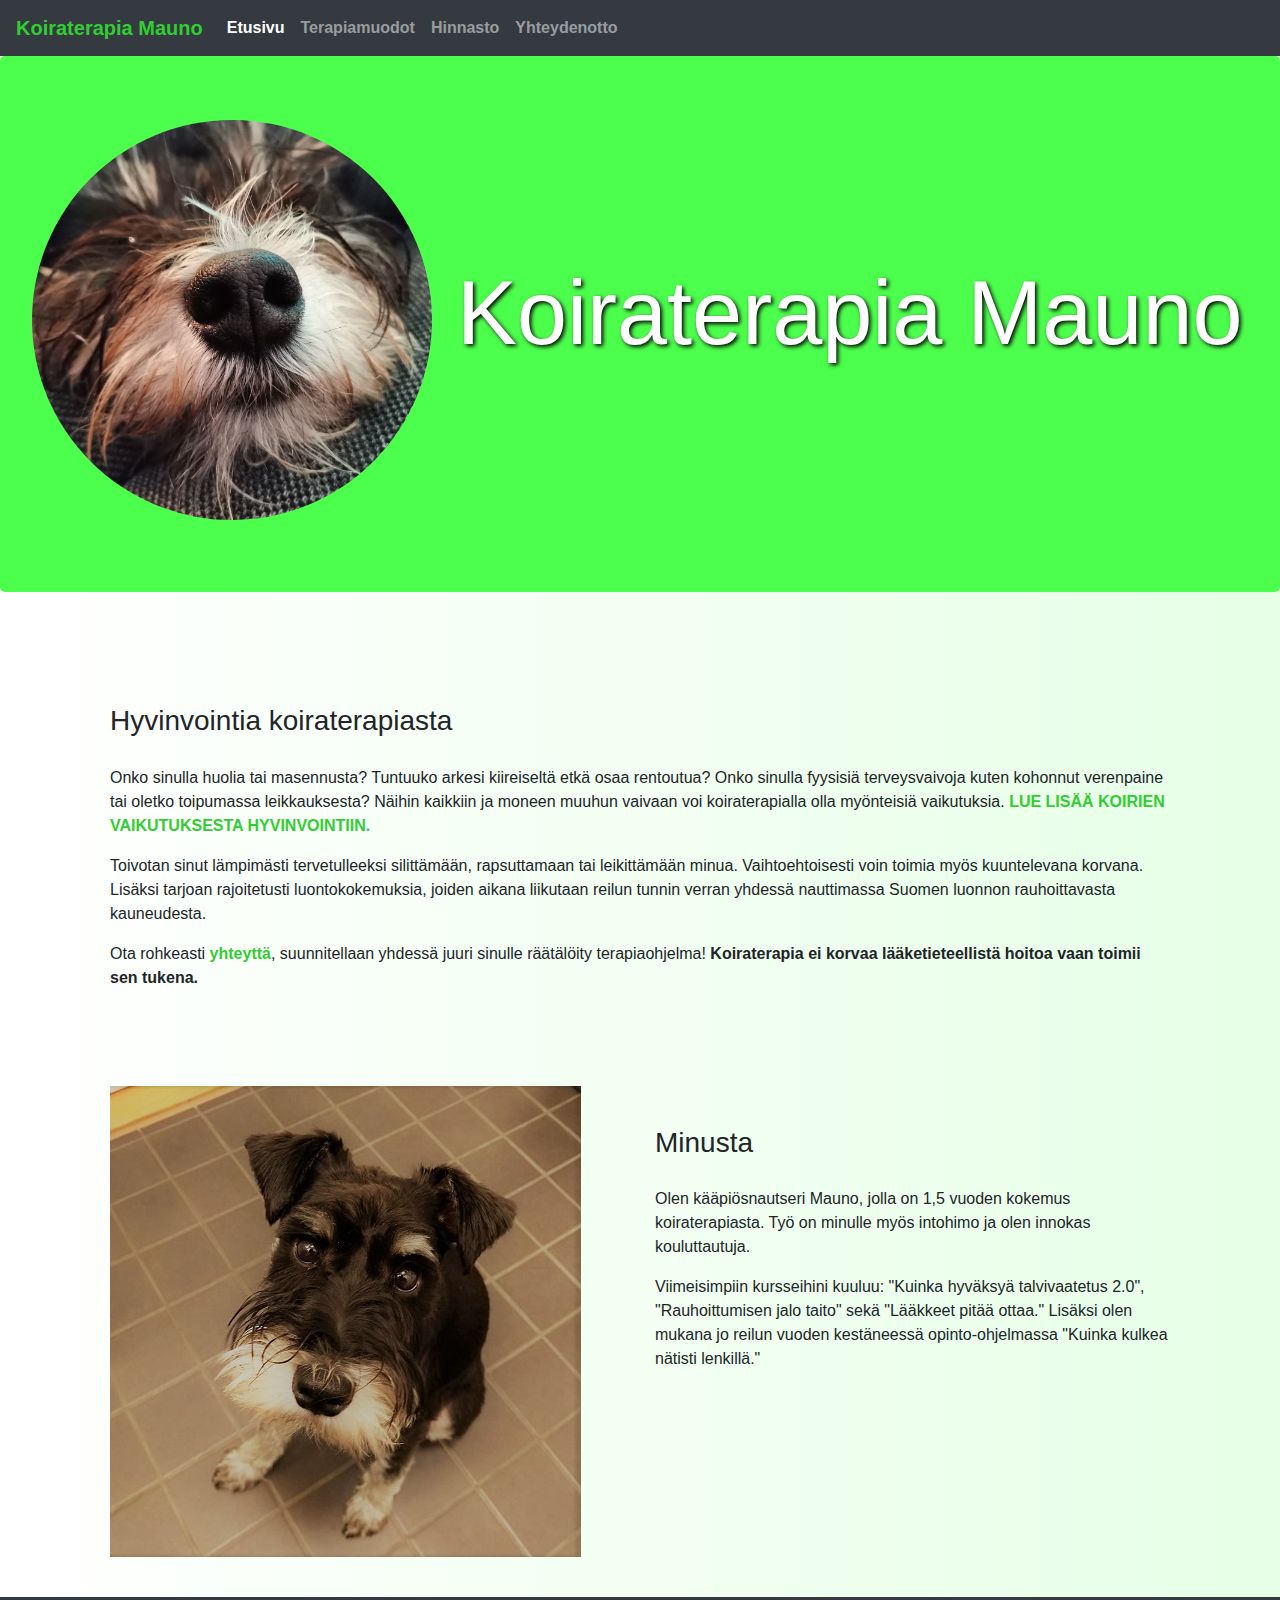
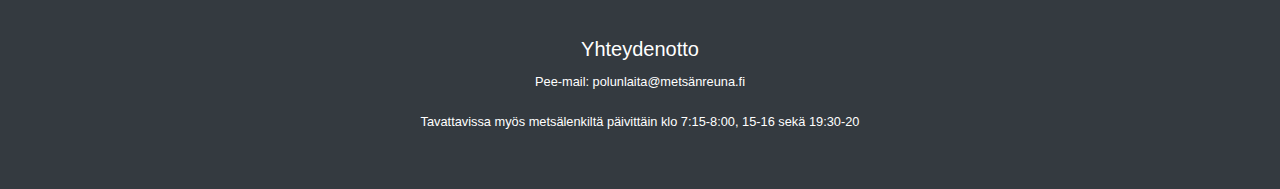
==== index.html @ 217d42c4 "a" ====
<!DOCTYPE html>
<html lang="fi">
<head>

	<meta charset="utf-8">
	<meta name="viewport" content="width=device-width, initial-scale=1">
	<title>Koiraterapia</title>
	<link rel="stylesheet" href="https://maxcdn.bootstrapcdn.com/bootstrap/4.0.0/css/bootstrap.min.css" integrity="sha384-Gn5384xqQ1aoWXA+058RXPxPg6fy4IWvTNh0E263XmFcJlSAwiGgFAW/dAiS6JXm" crossorigin="anonymous">
	<link rel="stylesheet" href="mediatyyli.css">
	<link rel="stylesheet" media="screen and (min-width: 900px)" href="widescreen.css">

</head>

<body>


<nav class="navbar navbar-expand-sm bg-dark navbar-dark">
  <a class="navbar-brand" href="index.html" style="color:LimeGreen;">Koiraterapia Mauno</a>
	<button class="navbar-toggler" type="button" data-toggle="collapse" data-target="#collapsibleNavbar">
		<span class="navbar-toggler-icon"></span>
	</button>
	<div class="collapse navbar-collapse" id="collapsibleNavbar">
	<ul class="navbar-nav">
		<li class="nav-item active">
			<a class="nav-link" href="index.html">Etusivu</a>
		</li>
		<li class="nav-item">
			<a class="nav-link" href="second.html">Terapiamuodot</a>
		</li>
		<li class="nav-item">
			<a class="nav-link" href="third.html">Hinnasto</a>
		</li>
	    <li class="nav-item">
			<a class="nav-link" href="fourth.html">Yhteydenotto</a>
		</li>
	</ul>
	</div>
</nav>



<div class="jumbotron">
	<h1><img class="img-fluid" id="round" src="kuva01.jpg"> Koiraterapia Mauno</h1> 
</div>





	<div class="container">
		<div class="row">
			<div class="col-sm-12">						
				<h3>Hyvinvointia koiraterapiasta</h3>
					<p>Onko sinulla huolia tai masennusta? Tuntuuko arkesi kiireiseltä etkä osaa rentoutua? Onko sinulla fyysisiä
					terveysvaivoja kuten kohonnut verenpaine tai oletko toipumassa leikkauksesta? Näihin kaikkiin ja moneen muuhun
					vaivaan voi koiraterapialla olla myönteisiä vaikutuksia. <a href="https://www.duodecimlehti.fi/duo14052" target="_blank">LUE LISÄÄ
					KOIRIEN VAIKUTUKSESTA HYVINVOINTIIN.</a></p>
		
					<p>Toivotan sinut lämpimästi tervetulleeksi silittämään, rapsuttamaan tai leikittämään minua. Vaihtoehtoisesti
					voin toimia myös kuuntelevana korvana. Lisäksi tarjoan rajoitetusti luontokokemuksia, joiden aikana liikutaan 
					reilun tunnin verran yhdessä nauttimassa Suomen luonnon rauhoittavasta kauneudesta.</p>
		
					<p>Ota rohkeasti <a href="fourth.html #terapeutti">yhteyttä</a>, suunnitellaan yhdessä juuri sinulle räätälöity terapiaohjelma! <strong>Koiraterapia ei korvaa 
					lääketieteellistä hoitoa vaan toimii sen tukena.</strong></p>
			</div>

		</div>
	</div>
	
	
	
	<div class="container">
		<div class="row">
			<div class="col-sm-6">
				<img class="img-fluid" src="kuva0.jpg" alt="Mauno">
			</div>
			<div class="col-sm-6">
				<h3>Minusta</h3>
					<p>Olen kääpiösnautseri Mauno, jolla on 1,5 vuoden kokemus koiraterapiasta. Työ on minulle myös intohimo ja olen innokas kouluttautuja.</p>
					<p>Viimeisimpiin kursseihini kuuluu: "Kuinka hyväksyä talvivaatetus 2.0", "Rauhoittumisen jalo taito" sekä "Lääkkeet pitää ottaa." Lisäksi olen
					mukana jo reilun vuoden kestäneessä opinto-ohjelmassa "Kuinka kulkea nätisti lenkillä."</p>
			</div>
		</div>	
	</div>





	<div class="footer text-center" style="margin-bottom: 0">
		<div class="container">
			<h5>Yhteydenotto</h5>
						<p><small>Pee-mail: polunlaita@metsänreuna.fi</small></p>
						<p><small>Tavattavissa myös metsälenkiltä päivittäin klo 7:15-8:00, 15-16 sekä 19:30-20</small></p>
		</div>
	</div>

	




	<script src="https://code.jquery.com/jquery-3.2.1.slim.min.js" integrity="sha384-KJ3o2DKtIkvYIK3UENzmM7KCkRr/rE9/Qpg6aAZGJwFDMVNA/GpGFF93hXpG5KkN" crossorigin="anonymous"></script>
	<script src="https://cdnjs.cloudflare.com/ajax/libs/popper.js/1.12.9/umd/popper.min.js" integrity="sha384-ApNbgh9B+Y1QKtv3Rn7W3mgPxhU9K/ScQsAP7hUibX39j7fakFPskvXusvfa0b4Q" crossorigin="anonymous"></script>
	<script src="https://maxcdn.bootstrapcdn.com/bootstrap/4.0.0/js/bootstrap.min.js" integrity="sha384-JZR6Spejh4U02d8jOt6vLEHfe/JQGiRRSQQxSfFWpi1MquVdAyjUar5+76PVCmYl" crossorigin="anonymous"></script>
</body>
</html>
---- mediatyyli.css ----
/*värit*/

a {
	font-weight: bold;
	color: LimeGreen;
}

a:hover {
	color: Lime;
}

.footer {
	background-color: #343a40;
	color: white;
}

.jumbotron {
	background-color: #80ff80;
}


body  {
	background-color: #white;
	font-family: ;
}

/*fontit*/

h1 {
	font-size: 60px;
	color: white;
	text-shadow: 2px 2px 4px #000000;
}


h3 {
	padding-top: 40px;
	padding-bottom: 20px;
}

h5 {
}


.carousel-caption {
	color: white;
	text-shadow: 2px 2px 4px #000000;
}



/*paddingit*/

.container {
	padding: 40px;
}

#lista {
	padding-bottom: 40px;
	padding-top: 20px;
}

/* Etusivu 



*/


/* Terapiamuodot */


/* kuvat */

.carousel-inner img {
    width: 80%;
    height: 80%;
  }

#round {
	border-radius: 50%;
	width: 400px;
}
	
/* Yhteystiedot */

#tieto {
	width: 100%;
	padding: 15px;
	margin: 10px;
	font-size: 15px;
}

legend {
	font-size: 25px;
}

label {
	font-size: 15px;
}

input[type=radio] {
	padding-left: 15px;
	margin-left: 10px;
}

input[type=text] {
	width: 100%;
	padding: 15px;
	margin: 10px;
	font-size: 15px;
}

input[type=email] {
	width: 100%;
	padding: 15px;
	margin: 10px;
	font-size: 15px;
}

input[type=date] {
	width: 100%;
	padding: 15px;
	margin: 10px;
	font-size: 15px;
}

input[type=submit] {
	padding: 15px;
	margin: 10px;
	font-size: 15px;
}

.map-responsive{
    overflow:hidden;
    padding-bottom:56.25%;
    position:relative;
    height:0;
}
.map-responsive iframe{
    left:0;
    top:0;
    height:100%;
    width:100%;
    position:absolute;
}
---- widescreen.css ----
/*värit*/

a {
	font-weight: bold;
	color: LimeGreen;
}

a:hover {
	color: Lime;
}

.footer {
	background-color: #343a40;
	color: white;
}

.jumbotron {
	background-color: #4dff4d;
}


body  {
	background-image: linear-gradient(to right, white, #e6ffe6);
	font-family: ;
}

/*fontit*/

h1 {
	font-size: 90px;
	color: white;
	text-shadow: 2px 2px 4px #000000;
}


h3 {
	padding-top: 40px;
	padding-bottom: 20px;
}

h5 {
}


.carousel-caption {
	color: white;
	text-shadow: 2px 2px 4px #000000;
}



/*paddingit*/

.container {
	padding: 40px;
}

#lista {
	padding-bottom: 40px;
	padding-top: 20px;
}

/* Etusivu 



*/


/* Terapiamuodot */


/* kuvat */

.carousel-inner img {
    width: 80%;
    height: 80%;
  }

#round {
	border-radius: 50%;
	width: 400px;
}
	
/* Yhteystiedot */

#tieto {
	width: 100%;
	padding: 15px;
	margin: 10px;
	font-size: 15px;
}

legend {
	font-size: 25px;
}

label {
	font-size: 15px;
}

input[type=radio] {
	padding-left: 15px;
	margin-left: 10px;
}

input[type=text] {
	width: 100%;
	padding: 15px;
	margin: 10px;
	font-size: 15px;
}

input[type=email] {
	width: 100%;
	padding: 15px;
	margin: 10px;
	font-size: 15px;
}

input[type=date] {
	width: 100%;
	padding: 15px;
	margin: 10px;
	font-size: 15px;
}

input[type=submit] {
	padding: 15px;
	margin: 10px;
	font-size: 15px;
}

.map-responsive{
    overflow:hidden;
    padding-bottom:56.25%;
    position:relative;
    height:0;
}
.map-responsive iframe{
    left:0;
    top:0;
    height:100%;
    width:100%;
    position:absolute;
}
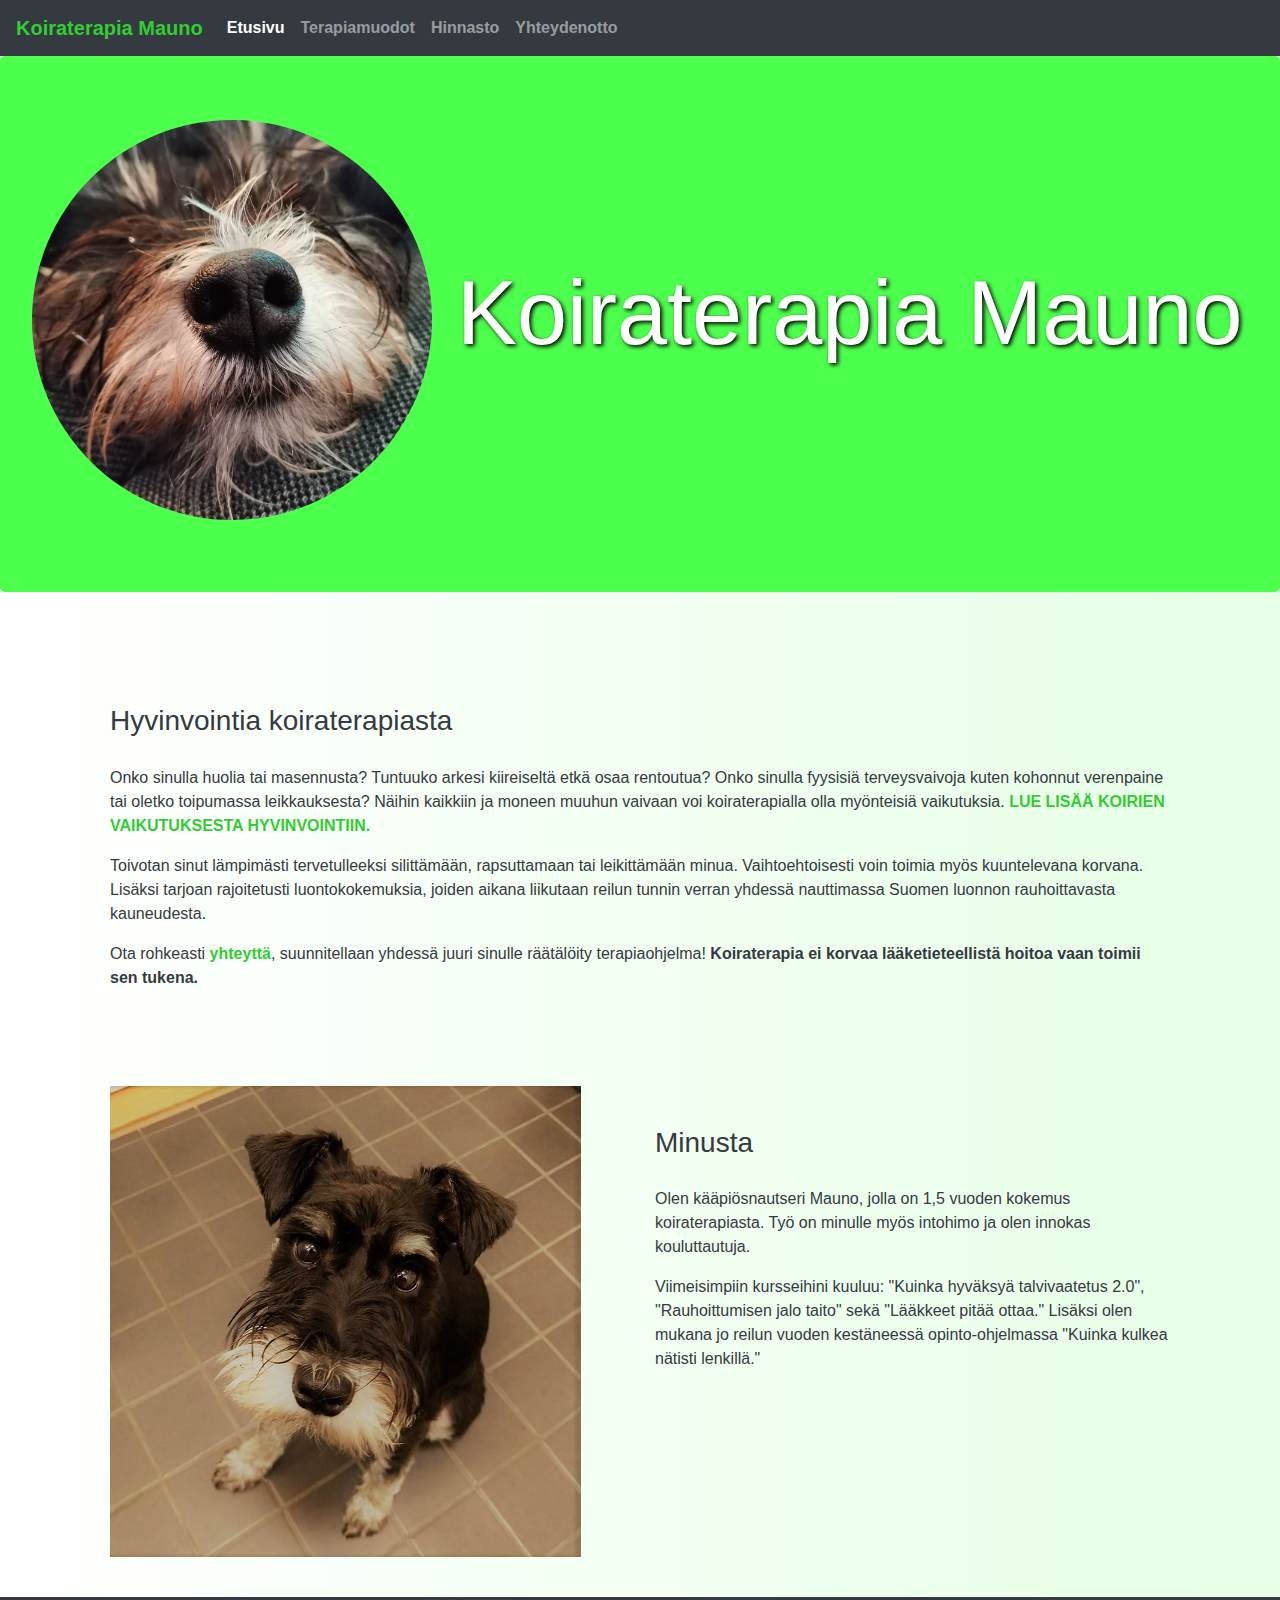
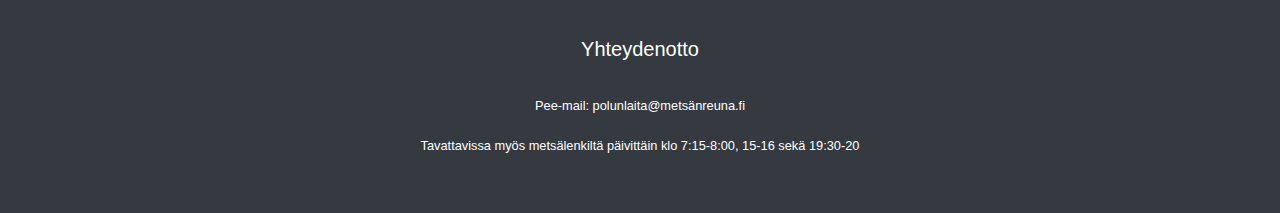
==== commit 47138246: "a" ====
--- a/index.html
+++ b/index.html
@@ -14,36 +14,35 @@
 <body>
 
 
-<nav class="navbar navbar-expand-sm bg-dark navbar-dark">
-  <a class="navbar-brand" href="index.html" style="color:LimeGreen;">Koiraterapia Mauno</a>
-	<button class="navbar-toggler" type="button" data-toggle="collapse" data-target="#collapsibleNavbar">
-		<span class="navbar-toggler-icon"></span>
-	</button>
-	<div class="collapse navbar-collapse" id="collapsibleNavbar">
-	<ul class="navbar-nav">
-		<li class="nav-item active">
-			<a class="nav-link" href="index.html">Etusivu</a>
-		</li>
-		<li class="nav-item">
-			<a class="nav-link" href="second.html">Terapiamuodot</a>
-		</li>
-		<li class="nav-item">
-			<a class="nav-link" href="third.html">Hinnasto</a>
-		</li>
-	    <li class="nav-item">
-			<a class="nav-link" href="fourth.html">Yhteydenotto</a>
-		</li>
-	</ul>
-	</div>
-</nav>
+
+	<nav class="navbar navbar-expand-sm bg-dark navbar-dark">
+		<a class="navbar-brand" href="index.html" style="color:LimeGreen;">Koiraterapia Mauno</a>
+			<button class="navbar-toggler" type="button" data-toggle="collapse" data-target="#collapsibleNavbar">
+				<span class="navbar-toggler-icon"></span>
+			</button>
+		<div class="collapse navbar-collapse" id="collapsibleNavbar">
+			<ul class="navbar-nav">
+				<li class="nav-item active">
+					<a class="nav-link" href="index.html">Etusivu</a>
+				</li>
+				<li class="nav-item">
+					<a class="nav-link" href="second.html">Terapiamuodot</a>
+				</li>
+				<li class="nav-item">
+					<a class="nav-link" href="third.html">Hinnasto</a>
+				</li>
+				<li class="nav-item">
+					<a class="nav-link" href="fourth.html">Yhteydenotto</a>
+				</li>
+			</ul>
+		</div>
+	</nav>
 
 
 
-<div class="jumbotron">
-	<h1><img class="img-fluid" id="round" src="kuva01.jpg"> Koiraterapia Mauno</h1> 
-</div>
-
-
+	<div class="jumbotron">
+		<h1><img class="img-fluid" id="round" src="kuva01.jpg"> Koiraterapia Mauno</h1> 
+	</div>
 
 
 
@@ -85,21 +84,17 @@
 
 
 
-
-
 	<div class="footer text-center" style="margin-bottom: 0">
 		<div class="container">
 			<h5>Yhteydenotto</h5>
-						<p><small>Pee-mail: polunlaita@metsänreuna.fi</small></p>
-						<p><small>Tavattavissa myös metsälenkiltä päivittäin klo 7:15-8:00, 15-16 sekä 19:30-20</small></p>
+				<br>
+				<p class="jalka"><small>Pee-mail: polunlaita@metsänreuna.fi</small></p>
+				<p class="jalka"><small>Tavattavissa myös metsälenkiltä päivittäin klo 7:15-8:00, 15-16 sekä 19:30-20</small></p>
 		</div>
 	</div>
 
+
 	
-
-
-
-
 	<script src="https://code.jquery.com/jquery-3.2.1.slim.min.js" integrity="sha384-KJ3o2DKtIkvYIK3UENzmM7KCkRr/rE9/Qpg6aAZGJwFDMVNA/GpGFF93hXpG5KkN" crossorigin="anonymous"></script>
 	<script src="https://cdnjs.cloudflare.com/ajax/libs/popper.js/1.12.9/umd/popper.min.js" integrity="sha384-ApNbgh9B+Y1QKtv3Rn7W3mgPxhU9K/ScQsAP7hUibX39j7fakFPskvXusvfa0b4Q" crossorigin="anonymous"></script>
 	<script src="https://maxcdn.bootstrapcdn.com/bootstrap/4.0.0/js/bootstrap.min.js" integrity="sha384-JZR6Spejh4U02d8jOt6vLEHfe/JQGiRRSQQxSfFWpi1MquVdAyjUar5+76PVCmYl" crossorigin="anonymous"></script>
--- a/mediatyyli.css
+++ b/mediatyyli.css
@@ -1,6 +1,3 @@
-
-/*värit*/
-
 a {
 	font-weight: bold;
 	color: LimeGreen;
@@ -12,45 +9,45 @@
 
 .footer {
 	background-color: #343a40;
+}
+
+.jalka {
 	color: white;
 }
 
 .jumbotron {
-	background-color: #80ff80;
+	background-color: #4dff4d;
 }
 
+p {
+color: #343a40;
+}
 
 body  {
-	background-color: #white;
-	font-family: ;
+	background-image: linear-gradient(to right, white, #e6ffe6);
+
 }
 
-/*fontit*/
-
 h1 {
-	font-size: 60px;
 	color: white;
 	text-shadow: 2px 2px 4px #000000;
 }
 
-
 h3 {
 	padding-top: 40px;
 	padding-bottom: 20px;
+	color: #343a40;
 }
 
 h5 {
+color: white;
+
 }
-
 
 .carousel-caption {
 	color: white;
 	text-shadow: 2px 2px 4px #000000;
 }
-
-
-
-/*paddingit*/
 
 .container {
 	padding: 40px;
@@ -61,18 +58,6 @@
 	padding-top: 20px;
 }
 
-/* Etusivu 
-
-
-
-*/
-
-
-/* Terapiamuodot */
-
-
-/* kuvat */
-
 .carousel-inner img {
     width: 80%;
     height: 80%;
@@ -82,8 +67,6 @@
 	border-radius: 50%;
 	width: 400px;
 }
-	
-/* Yhteystiedot */
 
 #tieto {
 	width: 100%;
@@ -117,6 +100,7 @@
 	padding: 15px;
 	margin: 10px;
 	font-size: 15px;
+	
 }
 
 input[type=date] {
@@ -124,12 +108,18 @@
 	padding: 15px;
 	margin: 10px;
 	font-size: 15px;
+	
 }
 
 input[type=submit] {
 	padding: 15px;
 	margin: 10px;
-	font-size: 15px;
+	font-size: 17px;
+	background-color: seagreen;
+	color: white;
+	text-shadow: 2px 2px 2px #000000;
+	font-weight: bold;
+	border: none;
 }
 
 .map-responsive{
--- a/widescreen.css
+++ b/widescreen.css
@@ -1,6 +1,3 @@
-
-/*värit*/
-
 a {
 	font-weight: bold;
 	color: LimeGreen;
@@ -12,6 +9,9 @@
 
 .footer {
 	background-color: #343a40;
+}
+
+.jalka {
 	color: white;
 }
 
@@ -19,13 +19,14 @@
 	background-color: #4dff4d;
 }
 
+p {
+color: #343a40;
+}
 
 body  {
 	background-image: linear-gradient(to right, white, #e6ffe6);
-	font-family: ;
+
 }
-
-/*fontit*/
 
 h1 {
 	font-size: 90px;
@@ -33,24 +34,21 @@
 	text-shadow: 2px 2px 4px #000000;
 }
 
-
 h3 {
 	padding-top: 40px;
 	padding-bottom: 20px;
+	color: #343a40;
 }
 
 h5 {
+color: white;
+
 }
-
 
 .carousel-caption {
 	color: white;
 	text-shadow: 2px 2px 4px #000000;
 }
-
-
-
-/*paddingit*/
 
 .container {
 	padding: 40px;
@@ -61,18 +59,6 @@
 	padding-top: 20px;
 }
 
-/* Etusivu 
-
-
-
-*/
-
-
-/* Terapiamuodot */
-
-
-/* kuvat */
-
 .carousel-inner img {
     width: 80%;
     height: 80%;
@@ -82,8 +68,6 @@
 	border-radius: 50%;
 	width: 400px;
 }
-	
-/* Yhteystiedot */
 
 #tieto {
 	width: 100%;
@@ -117,6 +101,7 @@
 	padding: 15px;
 	margin: 10px;
 	font-size: 15px;
+	
 }
 
 input[type=date] {
@@ -124,12 +109,18 @@
 	padding: 15px;
 	margin: 10px;
 	font-size: 15px;
+	
 }
 
 input[type=submit] {
 	padding: 15px;
 	margin: 10px;
-	font-size: 15px;
+	font-size: 17px;
+	background-color: seagreen;
+	color: white;
+	text-shadow: 2px 2px 2px #000000;
+	font-weight: bold;
+	border: none;
 }
 
 .map-responsive{
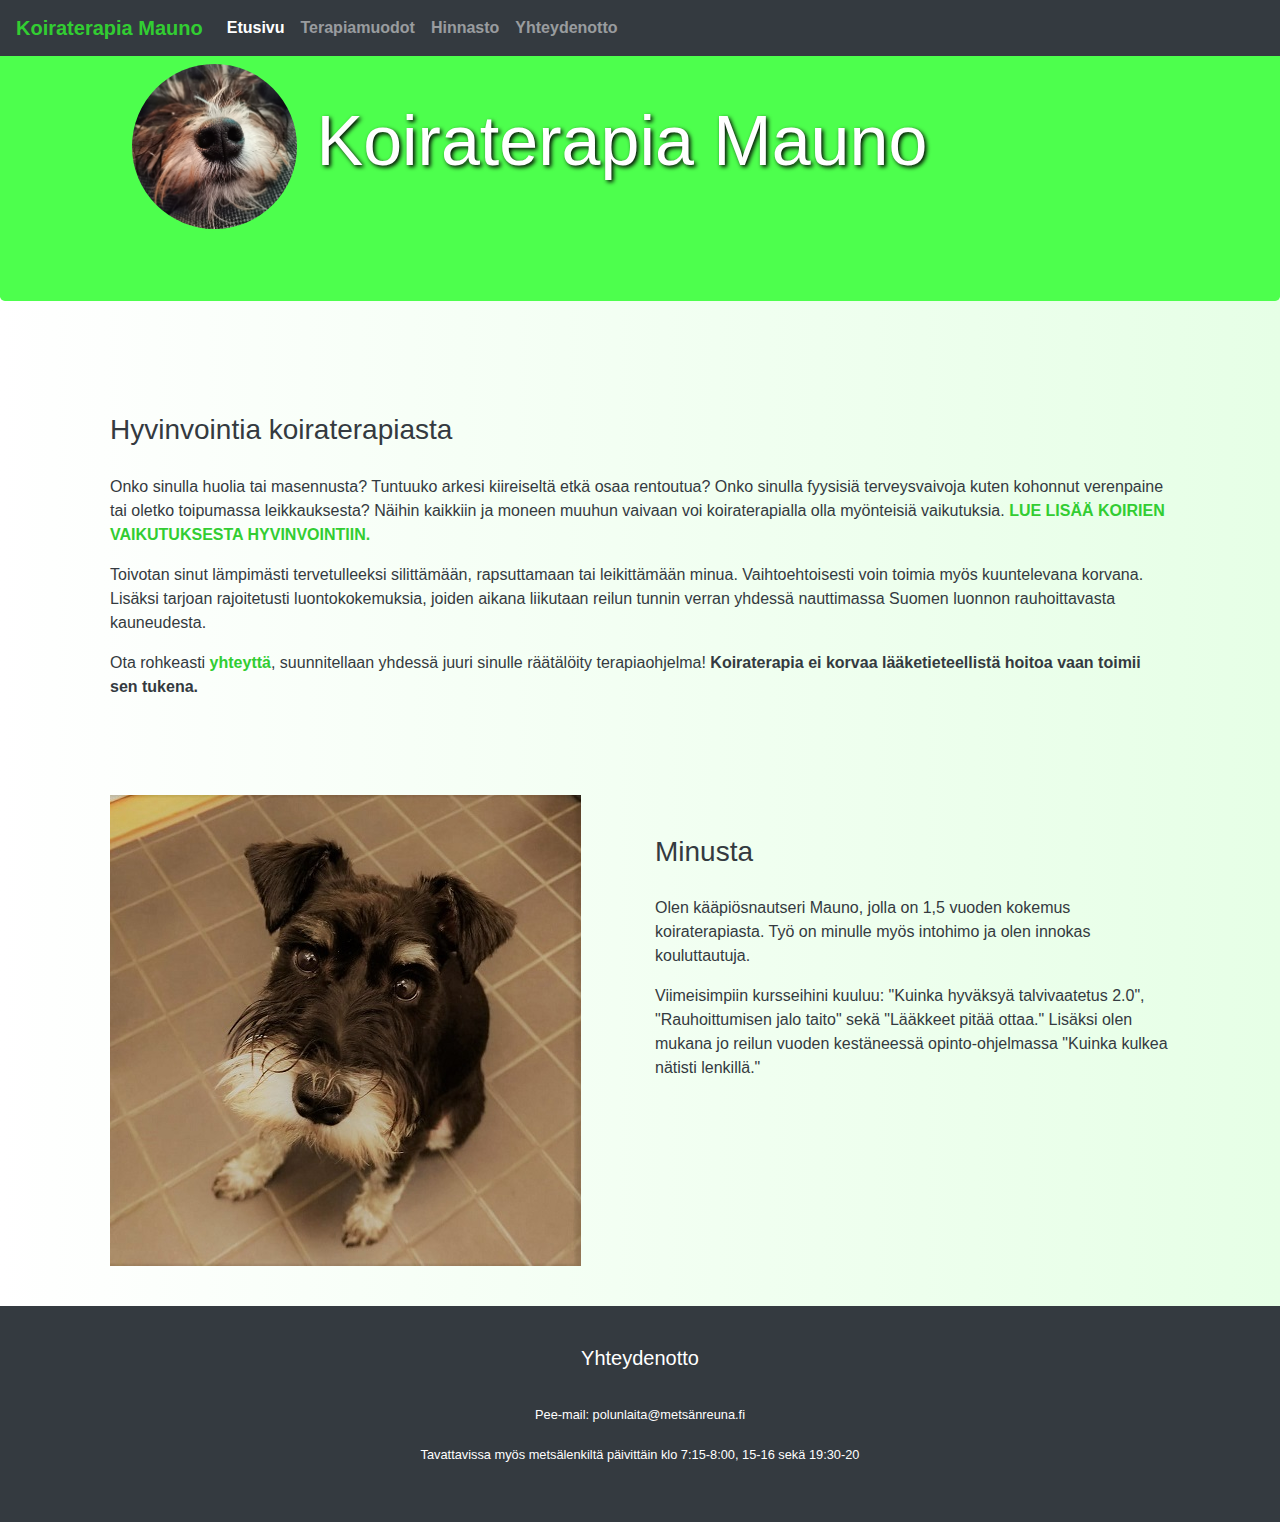
==== commit 1e81bbc0: "Update index.html" ====
--- a/index.html
+++ b/index.html
@@ -15,7 +15,7 @@
 
 
 
-	<nav class="navbar navbar-expand-sm bg-dark navbar-dark">
+	<nav class="navbar navbar-expand-sm bg-dark navbar-dark fixed-top">
 		<a class="navbar-brand" href="index.html" style="color:LimeGreen;">Koiraterapia Mauno</a>
 			<button class="navbar-toggler" type="button" data-toggle="collapse" data-target="#collapsibleNavbar">
 				<span class="navbar-toggler-icon"></span>
@@ -41,7 +41,7 @@
 
 
 	<div class="jumbotron">
-		<h1><img class="img-fluid" id="round" src="kuva01.jpg"> Koiraterapia Mauno</h1> 
+		<h1><img class="img-fluid" id="round" src="kuva01.jpg" alt="logo"> Koiraterapia Mauno</h1> 
 	</div>
 
 
@@ -59,7 +59,7 @@
 					voin toimia myös kuuntelevana korvana. Lisäksi tarjoan rajoitetusti luontokokemuksia, joiden aikana liikutaan 
 					reilun tunnin verran yhdessä nauttimassa Suomen luonnon rauhoittavasta kauneudesta.</p>
 		
-					<p>Ota rohkeasti <a href="fourth.html #terapeutti">yhteyttä</a>, suunnitellaan yhdessä juuri sinulle räätälöity terapiaohjelma! <strong>Koiraterapia ei korvaa 
+					<p>Ota rohkeasti <a href="fourth.html#terapeutti">yhteyttä</a>, suunnitellaan yhdessä juuri sinulle räätälöity terapiaohjelma! <strong>Koiraterapia ei korvaa 
 					lääketieteellistä hoitoa vaan toimii sen tukena.</strong></p>
 			</div>
 
--- a/mediatyyli.css
+++ b/mediatyyli.css
@@ -34,7 +34,7 @@
 }
 
 h3 {
-	padding-top: 40px;
+	padding-top: 20px;
 	padding-bottom: 20px;
 	color: #343a40;
 }
@@ -50,7 +50,10 @@
 }
 
 .container {
-	padding: 40px;
+	padding-top: 10px;
+	padding-left: 40px;
+	padding-right: 40px;
+	padding-bottom: 40px;
 }
 
 #lista {
@@ -65,7 +68,7 @@
 
 #round {
 	border-radius: 50%;
-	width: 400px;
+	width: 50px;
 }
 
 #tieto {
@@ -111,6 +114,13 @@
 	
 }
 
+input[type=select] {
+	width: 100%;
+	padding: 15px;
+	margin: 10px;
+	font-size: 15px;
+	
+}
 input[type=submit] {
 	padding: 15px;
 	margin: 10px;
--- a/widescreen.css
+++ b/widescreen.css
@@ -29,7 +29,8 @@
 }
 
 h1 {
-	font-size: 90px;
+	padding-left: 100px;
+	font-size: 70px;
 	color: white;
 	text-shadow: 2px 2px 4px #000000;
 }
@@ -66,7 +67,7 @@
 
 #round {
 	border-radius: 50%;
-	width: 400px;
+	width: 165px;
 }
 
 #tieto {
@@ -112,6 +113,13 @@
 	
 }
 
+input[type=select] {
+	width: 100%;
+	padding: 15px;
+	margin: 10px;
+	font-size: 15px;
+	
+}
 input[type=submit] {
 	padding: 15px;
 	margin: 10px;
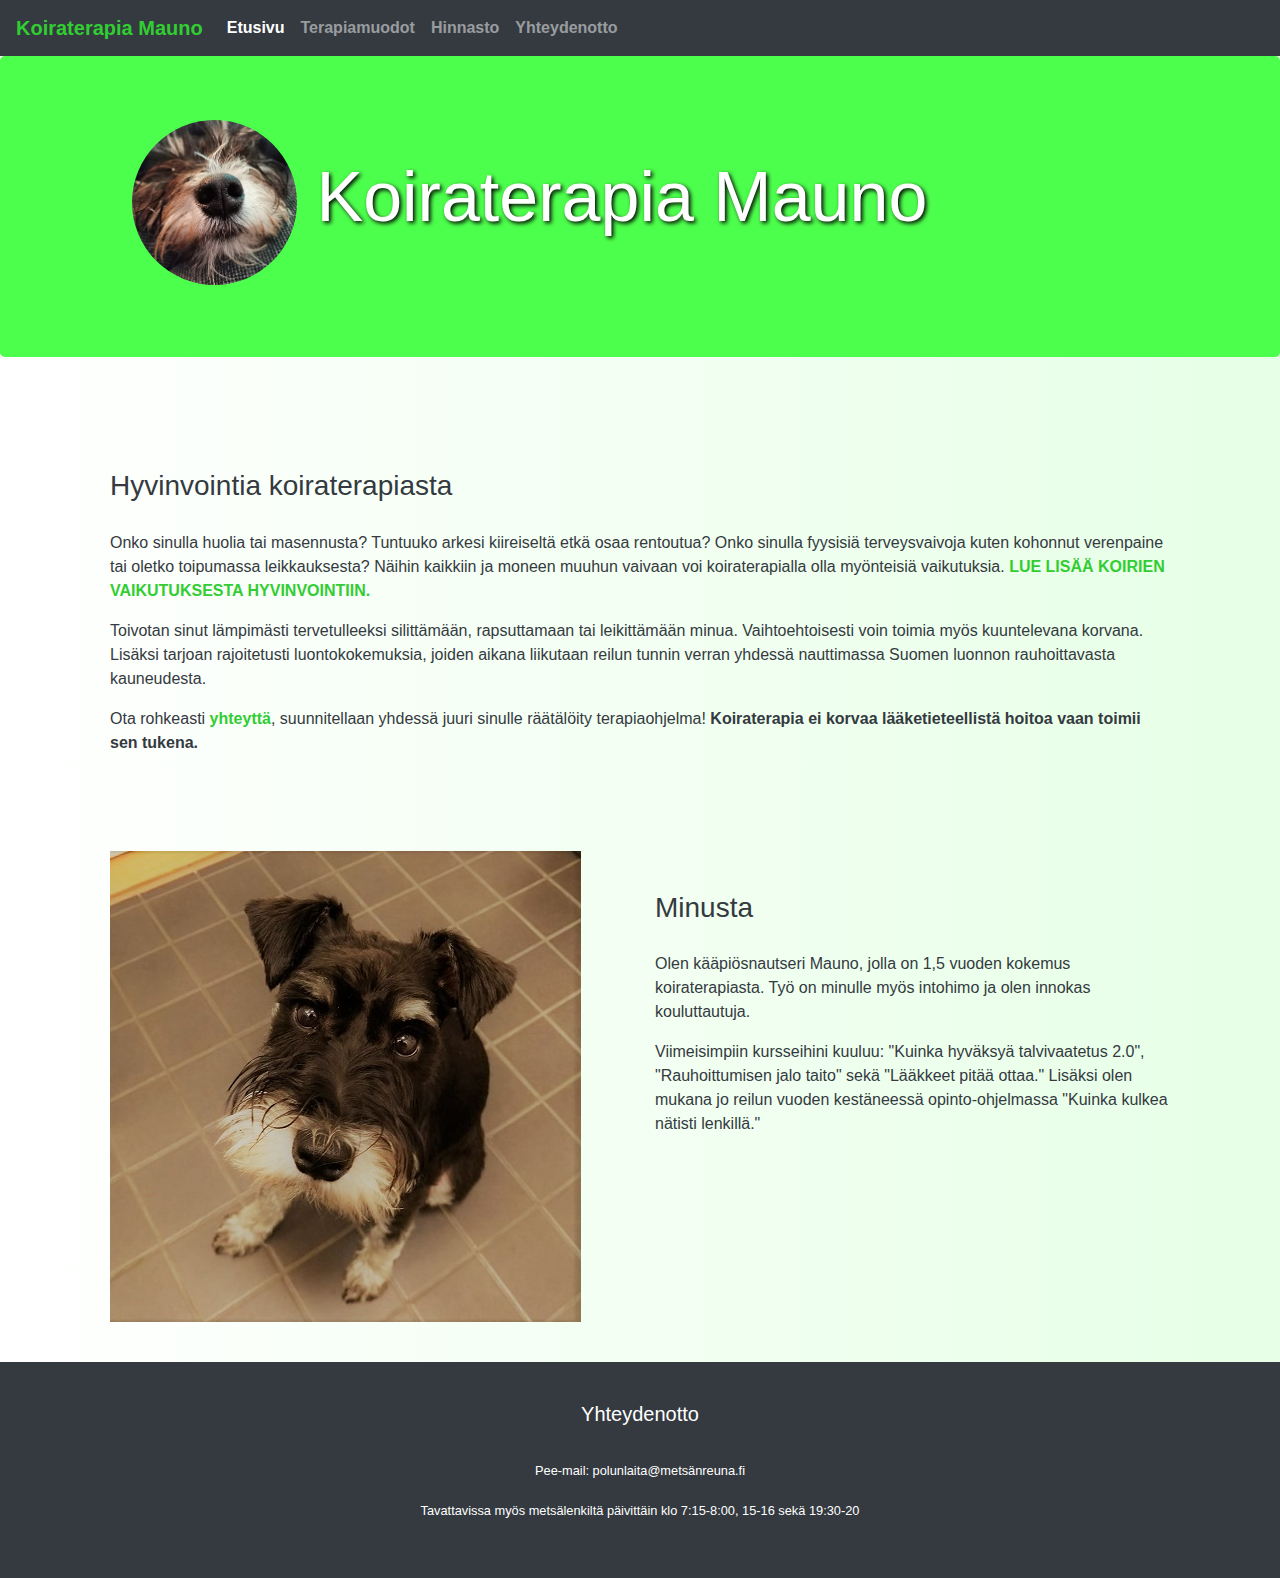
==== commit 49d2cbfc: "Update index.html" ====
--- a/index.html
+++ b/index.html
@@ -15,7 +15,7 @@
 
 
 
-	<nav class="navbar navbar-expand-sm bg-dark navbar-dark fixed-top">
+	<nav class="navbar navbar-expand-sm bg-dark navbar-dark">
 		<a class="navbar-brand" href="index.html" style="color:LimeGreen;">Koiraterapia Mauno</a>
 			<button class="navbar-toggler" type="button" data-toggle="collapse" data-target="#collapsibleNavbar">
 				<span class="navbar-toggler-icon"></span>
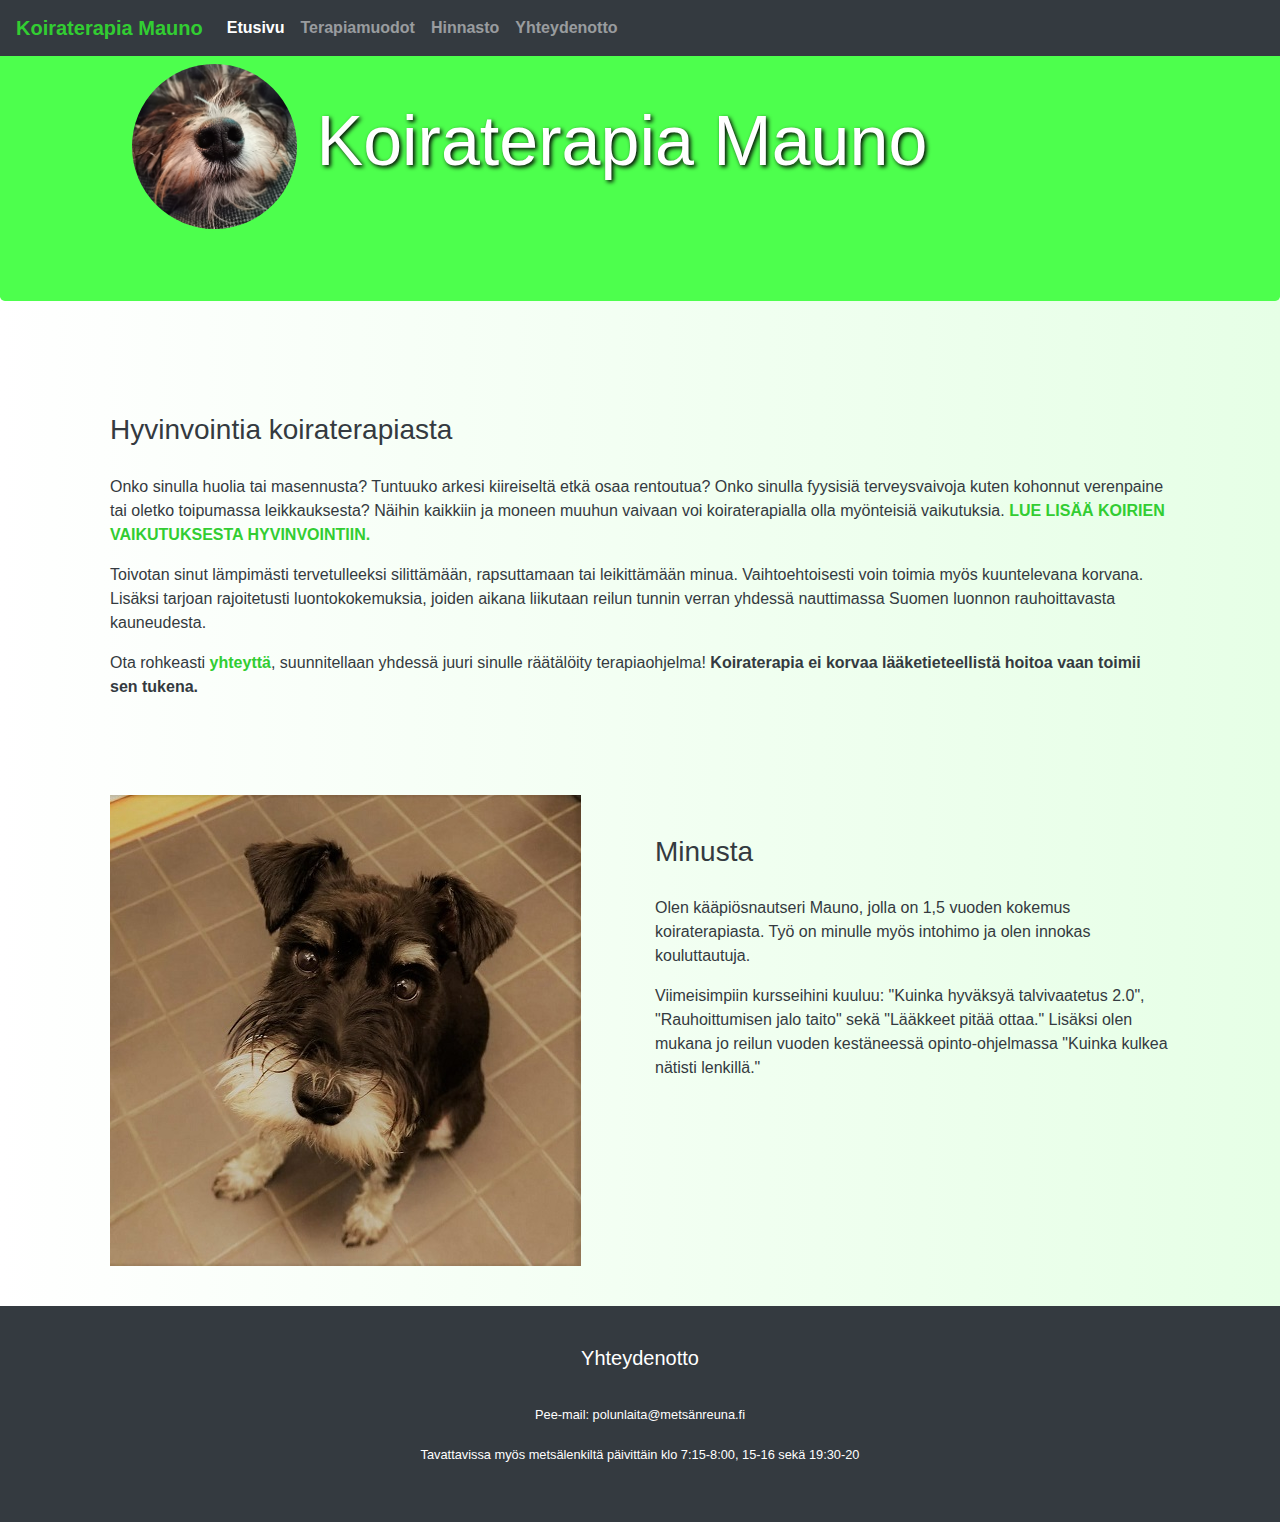
==== commit 9e9ab7ab: "ss" ====
--- a/index.html
+++ b/index.html
@@ -15,7 +15,7 @@
 
 
 
-	<nav class="navbar navbar-expand-sm bg-dark navbar-dark">
+	<nav class="navbar navbar-expand-sm bg-dark navbar-dark fixed-top">
 		<a class="navbar-brand" href="index.html" style="color:LimeGreen;">Koiraterapia Mauno</a>
 			<button class="navbar-toggler" type="button" data-toggle="collapse" data-target="#collapsibleNavbar">
 				<span class="navbar-toggler-icon"></span>
--- a/widescreen.css
+++ b/widescreen.css
@@ -9,13 +9,19 @@
 
 .footer {
 	background-color: #343a40;
+	
 }
+
+.navbar {
+	margin-bottom: 0;
+} 
 
 .jalka {
 	color: white;
 }
 
 .jumbotron {
+	
 	background-color: #4dff4d;
 }
 
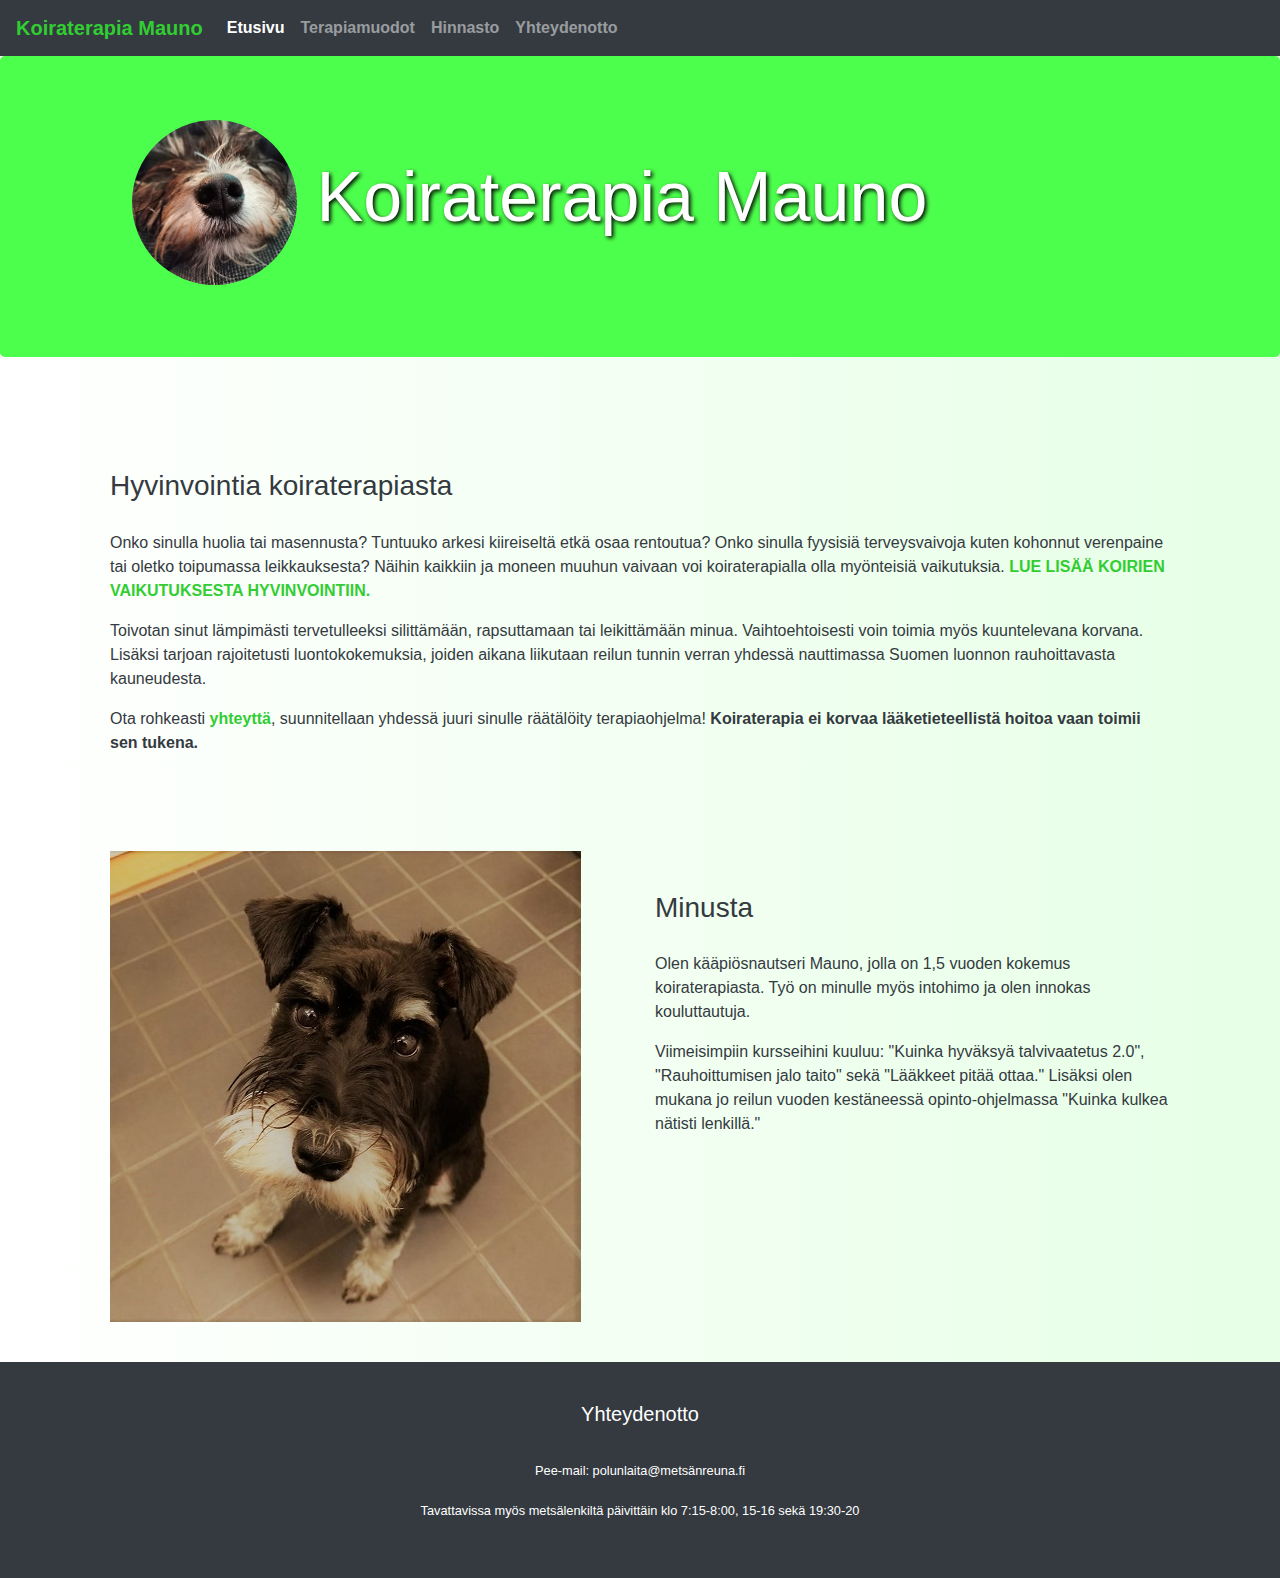
==== commit 79086991: "aaa" ====
--- a/index.html
+++ b/index.html
@@ -15,7 +15,7 @@
 
 
 
-	<nav class="navbar navbar-expand-sm bg-dark navbar-dark fixed-top">
+	<nav class="navbar navbar-expand-sm bg-dark navbar-dark">
 		<a class="navbar-brand" href="index.html" style="color:LimeGreen;">Koiraterapia Mauno</a>
 			<button class="navbar-toggler" type="button" data-toggle="collapse" data-target="#collapsibleNavbar">
 				<span class="navbar-toggler-icon"></span>
--- a/widescreen.css
+++ b/widescreen.css
@@ -9,19 +9,13 @@
 
 .footer {
 	background-color: #343a40;
-	
 }
-
-.navbar {
-	margin-bottom: 0;
-} 
 
 .jalka {
 	color: white;
 }
 
 .jumbotron {
-	
 	background-color: #4dff4d;
 }
 
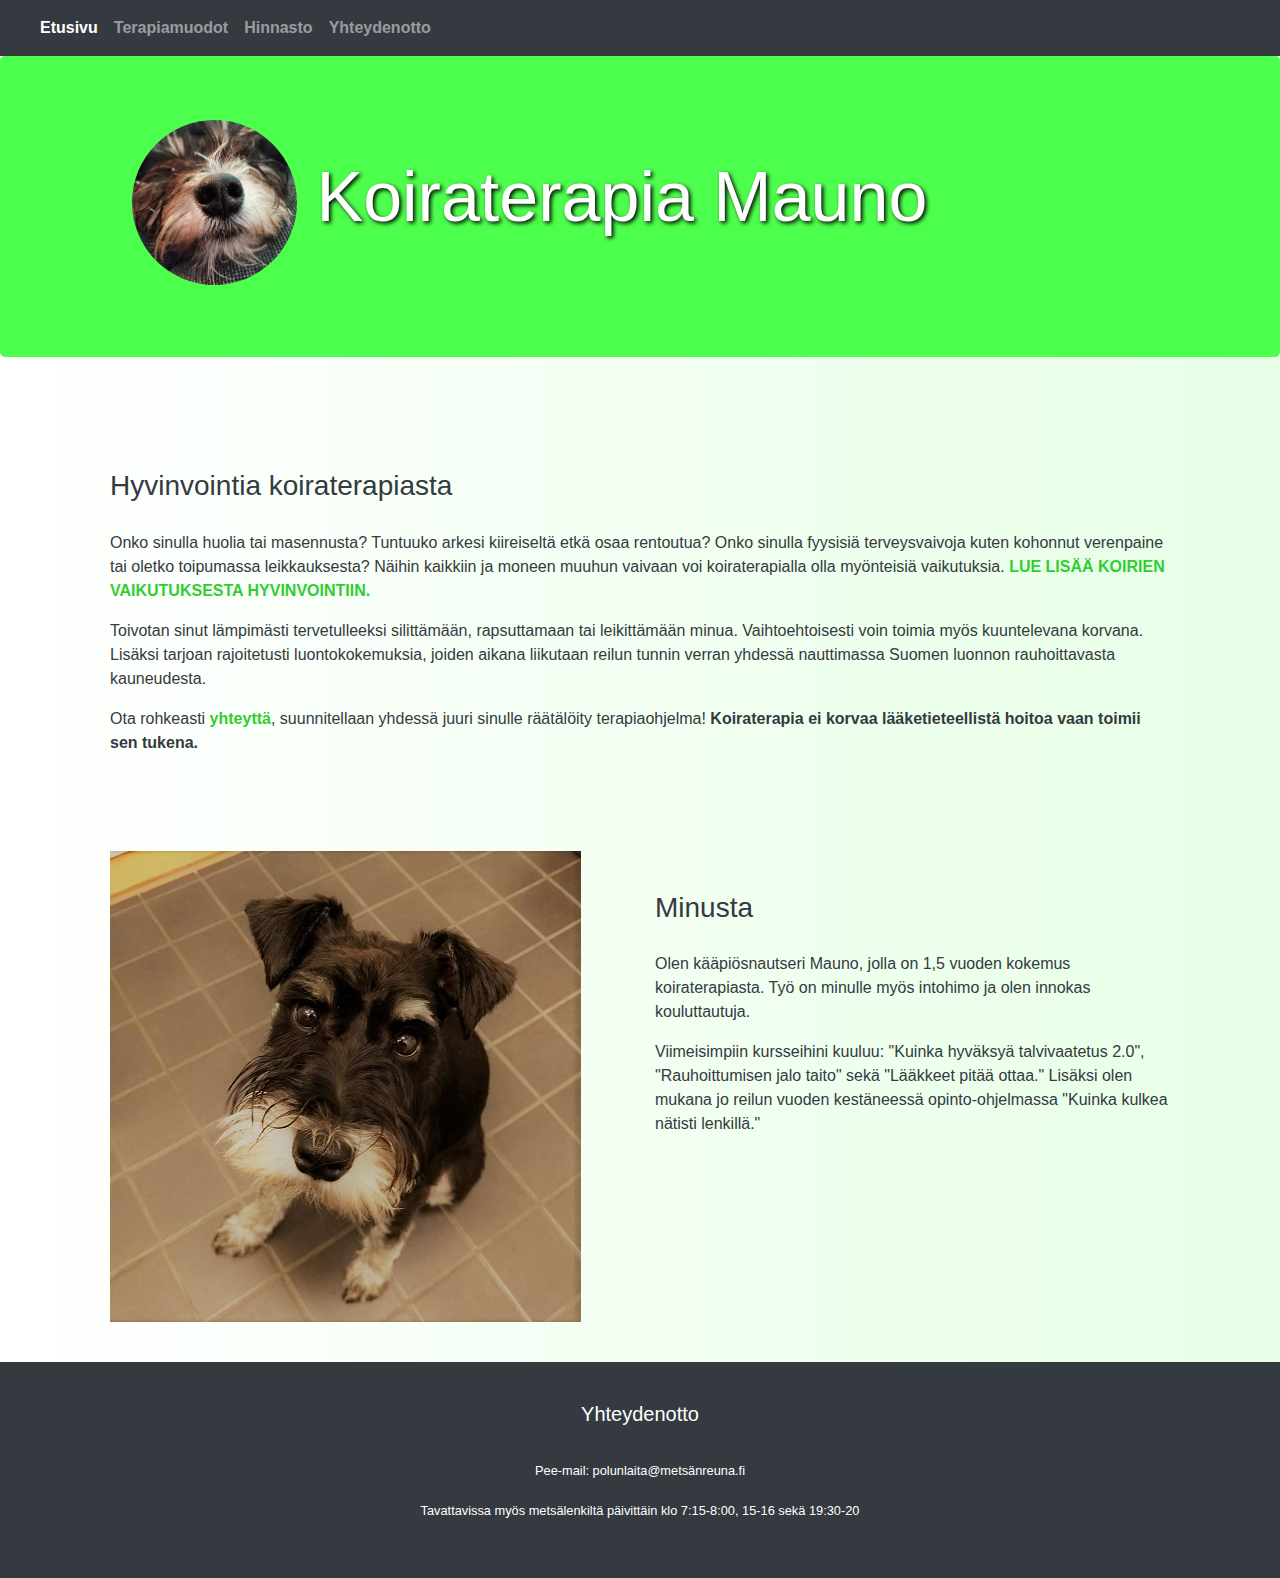
==== commit 6bdc8d17: "aaa" ====
--- a/index.html
+++ b/index.html
@@ -6,6 +6,7 @@
 	<meta name="viewport" content="width=device-width, initial-scale=1">
 	<title>Koiraterapia</title>
 	<link rel="stylesheet" href="https://maxcdn.bootstrapcdn.com/bootstrap/4.0.0/css/bootstrap.min.css" integrity="sha384-Gn5384xqQ1aoWXA+058RXPxPg6fy4IWvTNh0E263XmFcJlSAwiGgFAW/dAiS6JXm" crossorigin="anonymous">
+	<link rel="stylesheet" href="https://use.fontawesome.com/releases/v5.7.0/css/all.css" integrity="sha384-lZN37f5QGtY3VHgisS14W3ExzMWZxybE1SJSEsQp9S+oqd12jhcu+A56Ebc1zFSJ" crossorigin="anonymous">
 	<link rel="stylesheet" href="mediatyyli.css">
 	<link rel="stylesheet" media="screen and (min-width: 900px)" href="widescreen.css">
 
@@ -16,7 +17,7 @@
 
 
 	<nav class="navbar navbar-expand-sm bg-dark navbar-dark">
-		<a class="navbar-brand" href="index.html" style="color:LimeGreen;">Koiraterapia Mauno</a>
+		<a class="navbar-brand" href="index.html" style="color:LimeGreen;"><i class="fas fa-home"></i></a>
 			<button class="navbar-toggler" type="button" data-toggle="collapse" data-target="#collapsibleNavbar">
 				<span class="navbar-toggler-icon"></span>
 			</button>
--- a/mediatyyli.css
+++ b/mediatyyli.css
@@ -31,6 +31,7 @@
 h1 {
 	color: white;
 	text-shadow: 2px 2px 4px #000000;
+	text-align: center;
 }
 
 h3 {
--- a/widescreen.css
+++ b/widescreen.css
@@ -33,6 +33,7 @@
 	font-size: 70px;
 	color: white;
 	text-shadow: 2px 2px 4px #000000;
+	text-align: left;
 }
 
 h3 {
